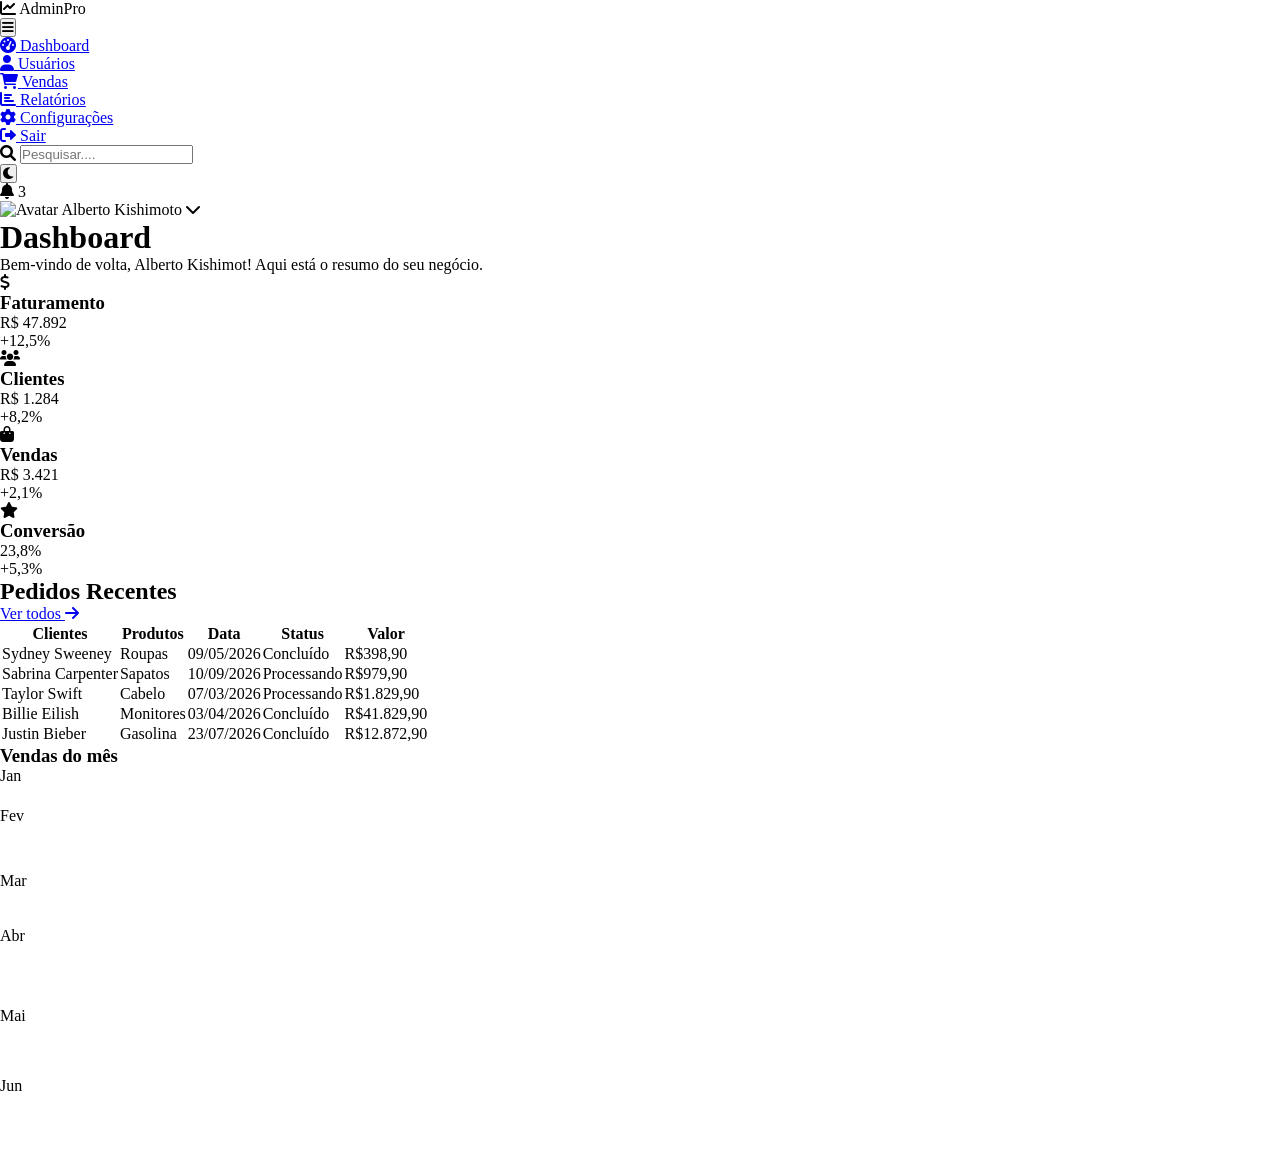
==== ProjetoDashboard/index.html @ a80e90a0 "Add files via upload" ====
<!DOCTYPE html>
<html lang="pt-br">
<head>
    <meta charset="UTF-8">
    <meta http-equiv="X-UA-Compatible" content="IE=edge">
    <meta name="viewport" content="width=device-width, initial-scale=1.0">
    <link rel="stylesheet" href="https://cdnjs.cloudflare.com/ajax/libs/font-awesome/6.0.0-beta3/css/all.min.css">
    <link href="https://fonts.googleapis.com/css2?family=Inter:opsz,wght@14..32,300;14..32,400;14..32,500;14..32,600;14..32,700&display=swap" rel="stylesheet"> 
    <link rel="stylesheet" href="css/style.css">
    <title>Dashboard SENAI</title>
</head>
<body>
    <div class="dashboard">
        <aside class="sidebar" id="sidebar">
            <div class="sidebar-header">
                <div class="logo">
                    <i class="fas fa-chart-line"></i>
                    <span>AdminPro</span>
                </div>
                <button class="sidebar-toggle" id="sidebarToggle">
                    <i class="fas fa-bars"></i>
                </button>
            </div>
        

        <nav class="sidebar-nav">
            <ul>
                <li class="active">
                    <a href="#">
                        <i class="fas fa-tachometer-alt"></i>
                        <span>Dashboard</span>
                    </a>
                </li>
                <li>
                    <a href="#">
                        <i class="fas fa-user"></i>
                        <span>Usuários</span>
                    </a>
                </li>
                <li>
                    <a href="#">
                        <i class="fas fa-shopping-cart"></i>
                        <span>Vendas</span>
                    </a>
                </li>
                <li>
                    <a href="#">
                        <i class="fas fa-chart-bar"></i>
                        <span>Relatórios</span>
                    </a>
                </li>
                <li>
                    <a href="#">
                        <i class="fas fa-cog"></i>
                        <span>Configurações</span>
                    </a>
                </li>
            </ul>
        </nav>

        <div class="sidebar-footer">
            <a href="#">
                <i class="fas fa-sign-out-alt"></i>
                <span>Sair</span>
            </a>
        </div>
    </div>
    </aside>

    <div class="main-content">
        <header class="topbar">
            <div class="search-area">
                <i class="fas fa-search"></i>
                <input type="text" placeholder="Pesquisar....">  
            </div>

            <div class="user-area">
                <button class="dark-mode-toggle" id="darkModelToggle">
                    <i class="fas fa-moon"></i> 
                </button>
        

            <div class="notification">
                <i class="fas fa-bell"></i>
                <span class="badge">3</span>
            </div>

            <div class="user-profile">
                <img src="https://randomuser.me/api/portraits/men/68.jpg" alt="Avatar">
                <span>Alberto Kishimoto</span>
                <i class="fas fa-chevron-down"></i>
             </div>
        </div>
        </header>

        <main>
            <div class="page-header">
                <h1>Dashboard</h1>
                <p>Bem-vindo de volta, Alberto Kishimot! Aqui está o resumo do seu negócio.</p>
            </div>

            <div class="cards-grid">
                <div class="card">
                    <div class="card-icon"></div>
                    <i class="fas fa-dollar-sign"></i>
                </div> 
                <div class="card-info">
                    <h3>Faturamento</h3>
                    <p class="value">R$ 47.892</p>
                    <span class="trend-up">+12,5%</span>
                </div>
                </div>
                <div class="card">
                    <div class="card-icon"></div>
                    <i class="fas fa-users"></i>
                </div> 
                <div class="card-info">
                    <h3>Clientes</h3>
                    <p class="value">R$ 1.284</p>
                    <span class="trend-up">+8,2%</span>
                </div>
                </div>

                <div class="card">
                    <div class="card-icon"></div>
                    <i class="fas fa-shopping-bag"></i>
                </div> 
                <div class="card-info">
                    <h3>Vendas</h3>
                    <p class="value">R$ 3.421</p>
                    <span class="trend-down">+2,1%</span>
                </div>
                </div>

                <div class="card">
                    <div class="card-icon"></div>
                    <i class="fas fa-star"></i>
                </div> 
                <div class="card-info">
                    <h3>Conversão</h3>
                    <p class="value">23,8%</p>
                    <span class="trend-up">+5,3%</span>
                </div>
                </div>
            </div>

            <div class="table-container">
                <div class="table-header">
                    <h2>Pedidos Recentes</h2>
                    <a href="#" class="btn-link">Ver todos <i class="fas fa-arrow-right"></i></a>
                </div>

                <table class="data-table">
                    <thead>
                        <tr>
                            <th>Clientes</th>
                            <th>Produtos</th>
                            <th>Data</th>
                            <th>Status</th>
                            <th>Valor</th>
                        </tr>
                    </thead>
                    <tbody>
                        <tr>
                            <td>Sydney Sweeney</td>
                            <td>Roupas</td>
                            <td>09/05/2026</td>
                            <td class="Status success">Concluído</td>
                            <td>R$398,90</td>
                        </tr>
                        <tr>
                            <td>Sabrina Carpenter</td>
                            <td>Sapatos</td>
                            <td>10/09/2026</td>
                            <td class="Status warning">Processando</td>
                            <td>R$979,90</td>
                        </tr>
                        <tr>
                            <td>Taylor Swift</td>
                            <td>Cabelo</td>
                            <td>07/03/2026</td>
                            <td class="Status warning">Processando</td>
                            <td>R$1.829,90</td>
                        </tr>
                        <tr>
                            <td>Billie Eilish</td>
                            <td>Monitores</td>
                            <td>03/04/2026</td>
                            <td class="Status success">Concluído</td>
                            <td>R$41.829,90</td>
                        </tr>
                        <tr>
                            <td>Justin Bieber</td>
                            <td>Gasolina</td>
                            <td>23/07/2026</td>
                            <td class="Status success">Concluído</td>
                            <td>R$12.872,90</td>
                        </tr>
                    </tbody>
                </table>
            </div>

            <div class="charts-row">
                <div class="chart-card">
                    <h3>Vendas do mês</h3>
                    <div class="bar-chart">
                        <div class="bar-item" style="height: 40px;" data-value="40%">Jan</div>
                        <div class="bar-item" style="height: 65px;" data-value="65%">Fev</div>
                        <div class="bar-item" style="height: 55px;" data-value="55%">Mar</div>
                        <div class="bar-item" style="height: 80px;" data-value="80%">Abr</div>
                        <div class="bar-item" style="height: 70px;" data-value="70%">Mai</div>
                        <div class="bar-item" style="height: 95px;" data-value="95%">Jun</div>
                    </div>
                </div>
            </div>
        </main>
    </div>
    <script>
        
    </script>
</body>
</html>
---- ProjetoDashboard/css/style.css ----
* {
    margin: 0;
    padding: 0;
    box-sizing: border-box;
} 

:root {
    --primary: #6366f1;
    --primary-dark: #4f46e5;
    --secondary: #10b981;
    --danger: #ef4444;
    --warning: #f59e0b;
    --dark: #1e293b;
    --gray-50: #f8fafc;
    --gray-100: #f1f5f9;
    --gray-200: #e2e8f0;
    --gray-300: #cbd5e1;
    --gray-700: #334151;
    --gray-800: #1e293b;
    --gray-900: #0f172a;

    /* espaçamentos */
    --sidebar-width: 260px;
    --sidebar-collapsed: 72px;
    --header-height: 70px;
    
    /* sombras */
    --shadow-sm: 0 1px 2px 0 rgb(0 0 0 / 0.05);
    --shadow-sm: 0 4px 6px -1 rgb(0 0 0 / 0.1);
    --shadow-sm: 0 10px 15px -3 rgb(0 0 0 / 0.1);
}
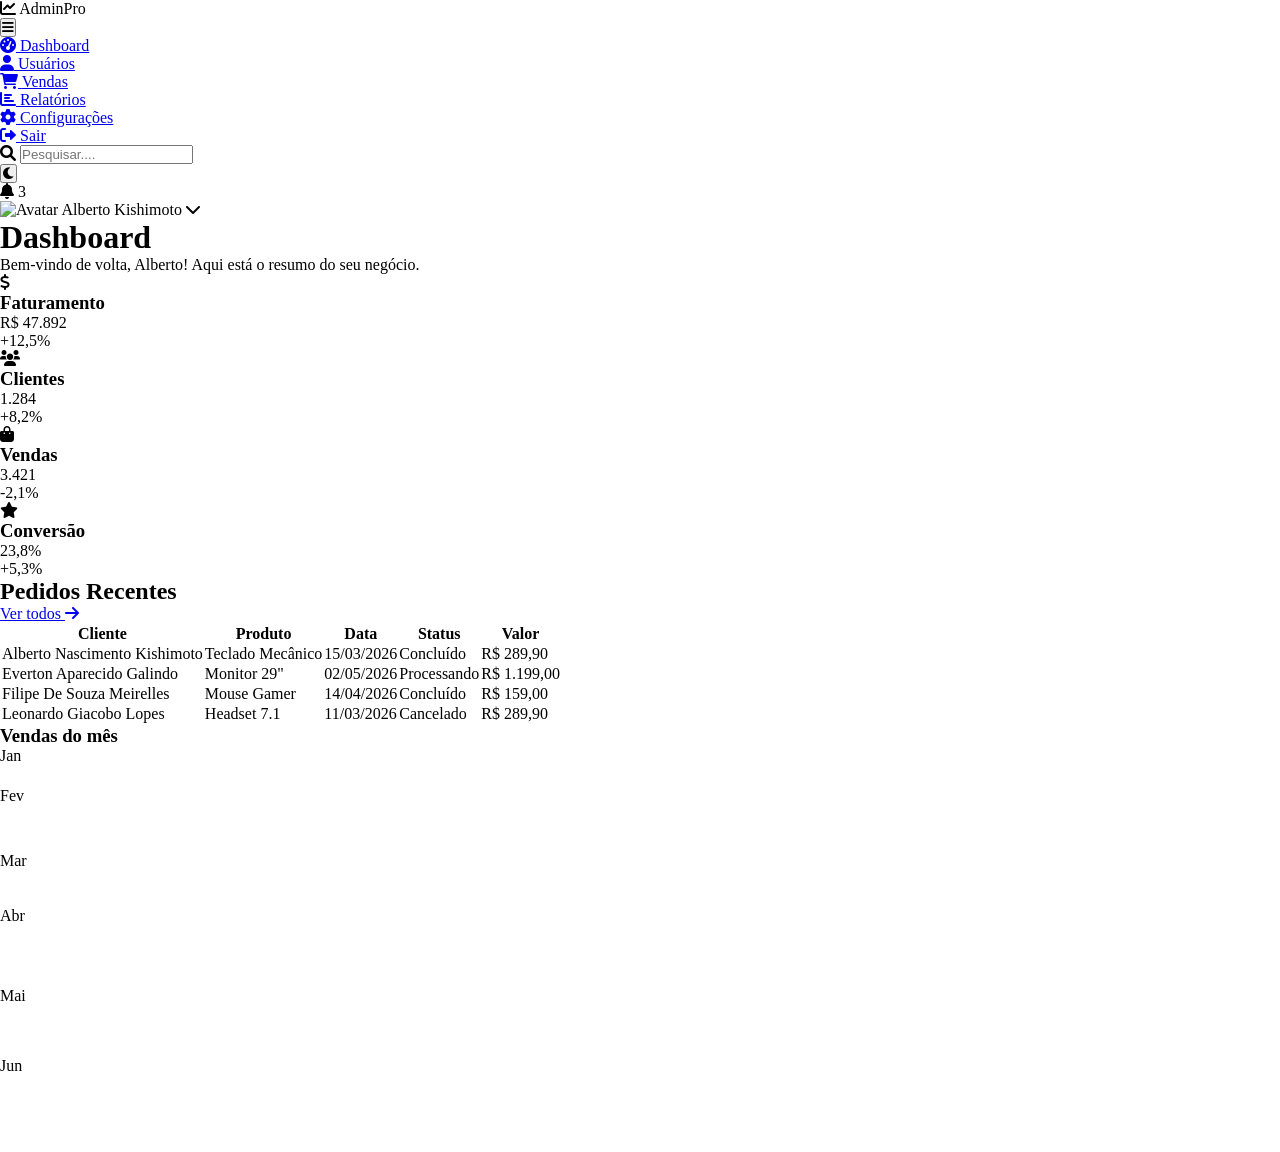
==== commit b41c4742: "Update index.html" ====
--- a/ProjetoDashboard/index.html
+++ b/ProjetoDashboard/index.html
@@ -1,11 +1,10 @@
 <!DOCTYPE html>
-<html lang="pt-br">
+<html lang="pt-BR">
 <head>
     <meta charset="UTF-8">
-    <meta http-equiv="X-UA-Compatible" content="IE=edge">
     <meta name="viewport" content="width=device-width, initial-scale=1.0">
     <link rel="stylesheet" href="https://cdnjs.cloudflare.com/ajax/libs/font-awesome/6.0.0-beta3/css/all.min.css">
-    <link href="https://fonts.googleapis.com/css2?family=Inter:opsz,wght@14..32,300;14..32,400;14..32,500;14..32,600;14..32,700&display=swap" rel="stylesheet"> 
+    <link href="https://fonts.googleapis.com/css2?family=Inter:opsz,wght@14..32,300;14..32,400;14..32,500;14..32,600;14..32,700&display=swap" rel="stylesheet">
     <link rel="stylesheet" href="css/style.css">
     <title>Dashboard SENAI</title>
 </head>
@@ -21,8 +20,7 @@
                     <i class="fas fa-bars"></i>
                 </button>
             </div>
-        
-
+       
         <nav class="sidebar-nav">
             <ul>
                 <li class="active">
@@ -31,24 +29,28 @@
                         <span>Dashboard</span>
                     </a>
                 </li>
+
                 <li>
                     <a href="#">
                         <i class="fas fa-user"></i>
                         <span>Usuários</span>
                     </a>
                 </li>
+
                 <li>
                     <a href="#">
                         <i class="fas fa-shopping-cart"></i>
                         <span>Vendas</span>
                     </a>
                 </li>
+
                 <li>
                     <a href="#">
                         <i class="fas fa-chart-bar"></i>
                         <span>Relatórios</span>
                     </a>
                 </li>
+
                 <li>
                     <a href="#">
                         <i class="fas fa-cog"></i>
@@ -71,14 +73,14 @@
         <header class="topbar">
             <div class="search-area">
                 <i class="fas fa-search"></i>
-                <input type="text" placeholder="Pesquisar....">  
+                <input type="text" placeholder="Pesquisar....">
             </div>
 
             <div class="user-area">
                 <button class="dark-mode-toggle" id="darkModelToggle">
-                    <i class="fas fa-moon"></i> 
+                    <i class="fas fa-moon"></i>
                 </button>
-        
+            
 
             <div class="notification">
                 <i class="fas fa-bell"></i>
@@ -89,58 +91,59 @@
                 <img src="https://randomuser.me/api/portraits/men/68.jpg" alt="Avatar">
                 <span>Alberto Kishimoto</span>
                 <i class="fas fa-chevron-down"></i>
-             </div>
+            </div>
         </div>
         </header>
 
         <main>
             <div class="page-header">
                 <h1>Dashboard</h1>
-                <p>Bem-vindo de volta, Alberto Kishimot! Aqui está o resumo do seu negócio.</p>
+                <p>Bem-vindo de volta, Alberto! Aqui está o resumo do seu negócio.</p>
             </div>
 
             <div class="cards-grid">
                 <div class="card">
-                    <div class="card-icon"></div>
-                    <i class="fas fa-dollar-sign"></i>
-                </div> 
-                <div class="card-info">
-                    <h3>Faturamento</h3>
-                    <p class="value">R$ 47.892</p>
-                    <span class="trend-up">+12,5%</span>
-                </div>
-                </div>
-                <div class="card">
-                    <div class="card-icon"></div>
-                    <i class="fas fa-users"></i>
-                </div> 
-                <div class="card-info">
-                    <h3>Clientes</h3>
-                    <p class="value">R$ 1.284</p>
-                    <span class="trend-up">+8,2%</span>
-                </div>
-                </div>
-
-                <div class="card">
-                    <div class="card-icon"></div>
-                    <i class="fas fa-shopping-bag"></i>
-                </div> 
-                <div class="card-info">
-                    <h3>Vendas</h3>
-                    <p class="value">R$ 3.421</p>
-                    <span class="trend-down">+2,1%</span>
-                </div>
-                </div>
-
-                <div class="card">
-                    <div class="card-icon"></div>
-                    <i class="fas fa-star"></i>
-                </div> 
-                <div class="card-info">
-                    <h3>Conversão</h3>
-                    <p class="value">23,8%</p>
-                    <span class="trend-up">+5,3%</span>
-                </div>
+                    <div class="card-icon">
+                        <i class="fas fa-dollar-sign"></i>
+                    </div>
+                    <div class="card-info">
+                        <h3>Faturamento</h3>
+                        <p class="value">R$ 47.892</p>
+                        <span class="trend-up">+12,5%</span>
+                    </div>
+                </div>
+
+                <div class="card">
+                    <div class="card-icon">
+                        <i class="fas fa-users"></i>
+                    </div>
+                    <div class="card-info">
+                        <h3>Clientes</h3>
+                        <p class="value">1.284</p>
+                        <span class="trend-up">+8,2%</span>
+                    </div>
+                </div>
+
+                <div class="card">
+                    <div class="card-icon">
+                        <i class="fas fa-shopping-bag"></i>
+                    </div>
+                    <div class="card-info">
+                        <h3>Vendas</h3>
+                        <p class="value">3.421</p>
+                        <span class="trend-down">-2,1%</span>
+                    </div>
+                </div>
+
+                <div class="card">
+                    <div class="card-icon">
+                        <i class="fas fa-star"></i>
+                    </div>
+                    <div class="card-info">
+                        <h3>Conversão</h3>
+                        <p class="value">23,8%</p>
+                        <span class="trend-up">+5,3%</span>
+                    </div>
                 </div>
             </div>
 
@@ -153,8 +156,8 @@
                 <table class="data-table">
                     <thead>
                         <tr>
-                            <th>Clientes</th>
-                            <th>Produtos</th>
+                            <th>Cliente</th>
+                            <th>Produto</th>
                             <th>Data</th>
                             <th>Status</th>
                             <th>Valor</th>
@@ -162,39 +165,32 @@
                     </thead>
                     <tbody>
                         <tr>
-                            <td>Sydney Sweeney</td>
-                            <td>Roupas</td>
-                            <td>09/05/2026</td>
-                            <td class="Status success">Concluído</td>
-                            <td>R$398,90</td>
-                        </tr>
-                        <tr>
-                            <td>Sabrina Carpenter</td>
-                            <td>Sapatos</td>
-                            <td>10/09/2026</td>
-                            <td class="Status warning">Processando</td>
-                            <td>R$979,90</td>
-                        </tr>
-                        <tr>
-                            <td>Taylor Swift</td>
-                            <td>Cabelo</td>
-                            <td>07/03/2026</td>
-                            <td class="Status warning">Processando</td>
-                            <td>R$1.829,90</td>
-                        </tr>
-                        <tr>
-                            <td>Billie Eilish</td>
-                            <td>Monitores</td>
-                            <td>03/04/2026</td>
-                            <td class="Status success">Concluído</td>
-                            <td>R$41.829,90</td>
-                        </tr>
-                        <tr>
-                            <td>Justin Bieber</td>
-                            <td>Gasolina</td>
-                            <td>23/07/2026</td>
-                            <td class="Status success">Concluído</td>
-                            <td>R$12.872,90</td>
+                            <td>Alberto Nascimento Kishimoto</td>
+                            <td>Teclado Mecânico</td>
+                            <td>15/03/2026</td>
+                            <td class="status success">Concluído</td>
+                            <td>R$ 289,90</td>
+                        </tr>
+                        <tr>
+                            <td>Everton Aparecido Galindo</td>
+                            <td>Monitor 29"</td>
+                            <td>02/05/2026</td>
+                            <td class="status warning">Processando</td>
+                            <td>R$ 1.199,00</td>
+                        </tr>
+                        <tr>
+                            <td>Filipe De Souza Meirelles</td>
+                            <td>Mouse Gamer</td>
+                            <td>14/04/2026</td>
+                            <td class="status success">Concluído</td>
+                            <td>R$ 159,00</td>
+                        </tr>
+                        <tr>
+                            <td>Leonardo Giacobo Lopes</td>
+                            <td>Headset 7.1</td>
+                            <td>11/03/2026</td>
+                            <td class="status danger">Cancelado</td>
+                            <td>R$ 289,90</td>
                         </tr>
                     </tbody>
                 </table>
@@ -219,4 +215,4 @@
         
     </script>
 </body>
-</html>+</html>
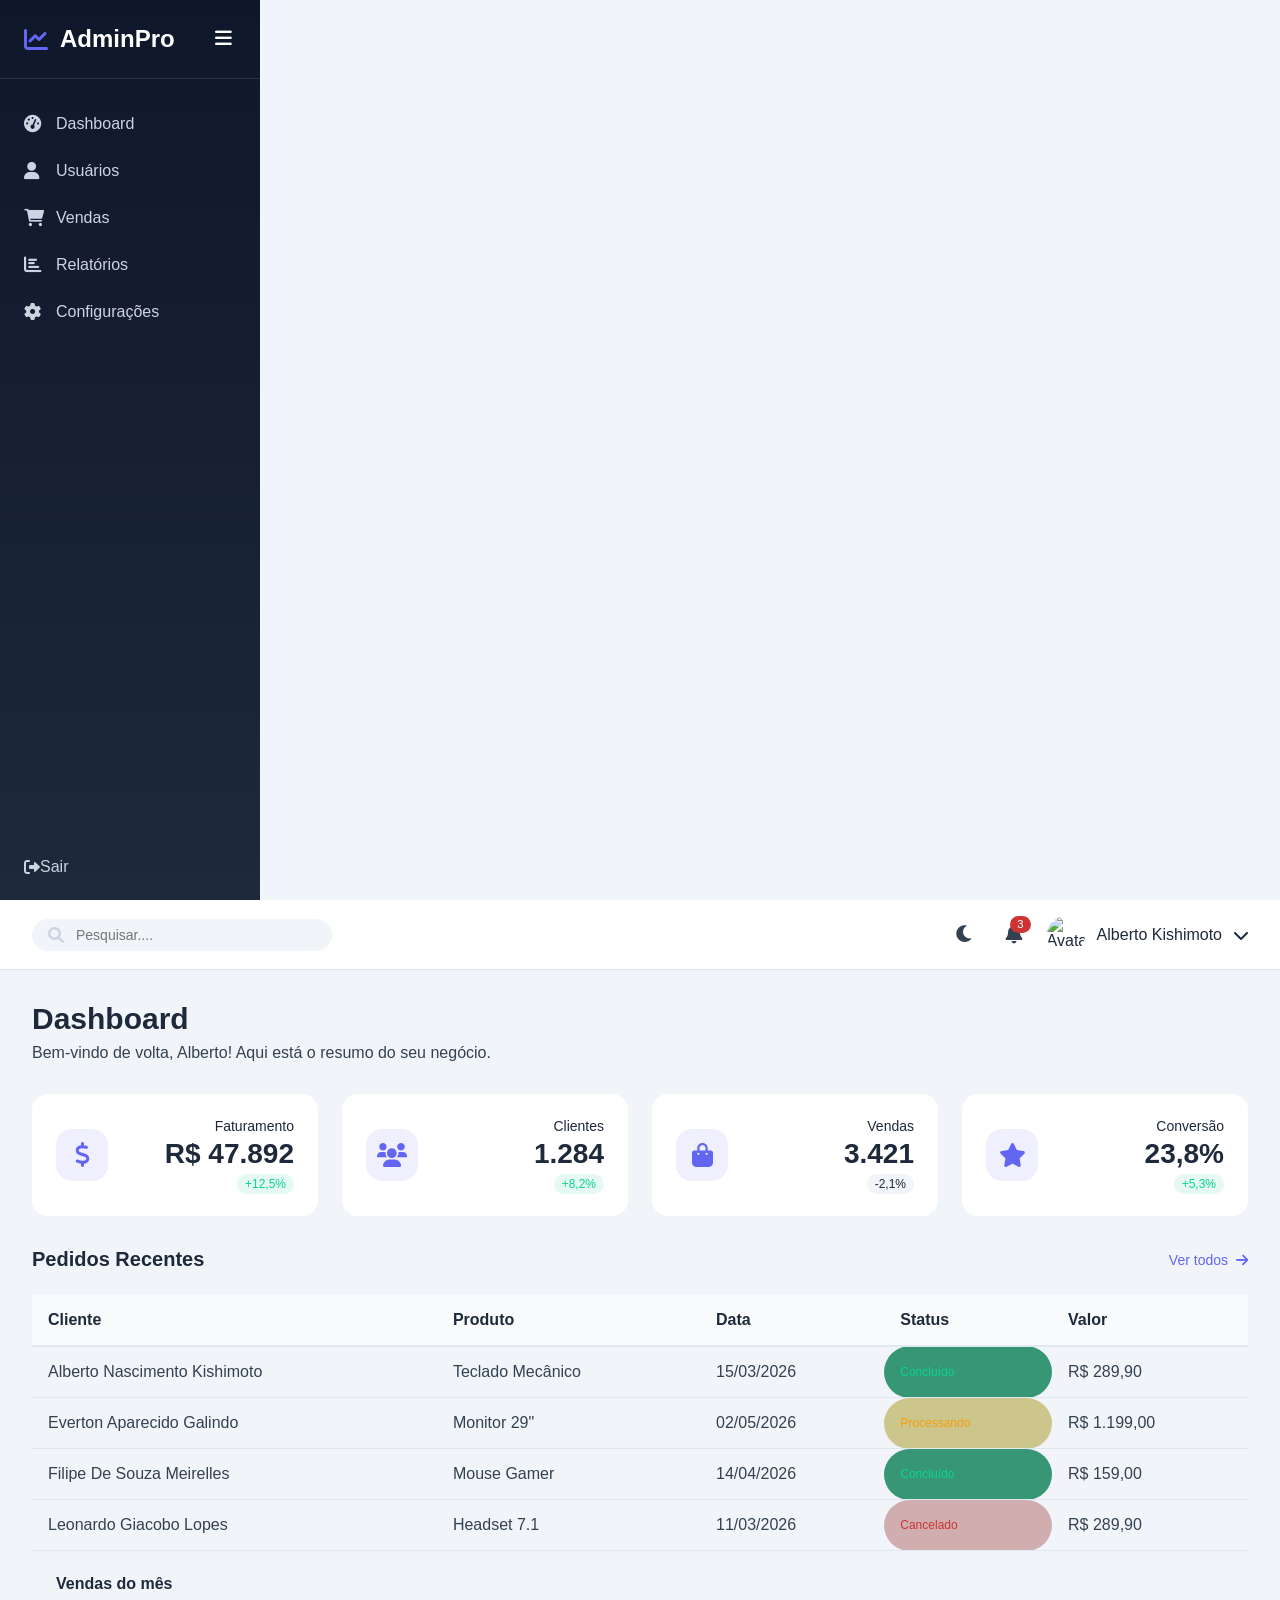
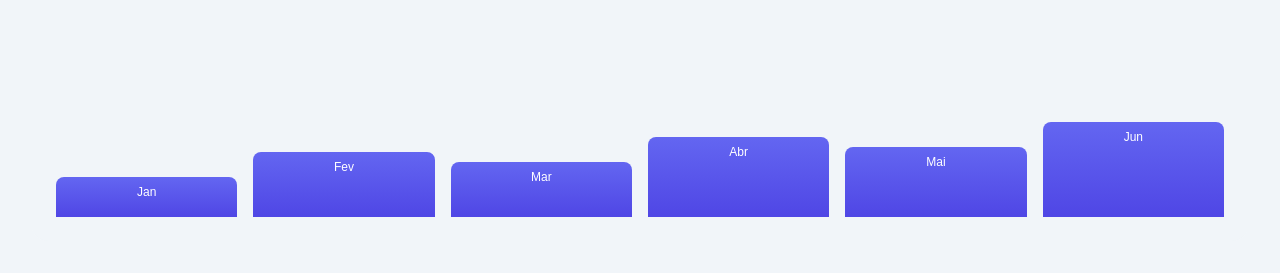
==== commit f5af30b3: "Add files via upload" ====
--- a/ProjetoDashboard/index.html
+++ b/ProjetoDashboard/index.html
@@ -77,7 +77,7 @@
             </div>
 
             <div class="user-area">
-                <button class="dark-mode-toggle" id="darkModelToggle">
+                <button class="dark-mode-toggle" id="darkModeToggle">
                     <i class="fas fa-moon"></i>
                 </button>
             
@@ -109,7 +109,7 @@
                     <div class="card-info">
                         <h3>Faturamento</h3>
                         <p class="value">R$ 47.892</p>
-                        <span class="trend-up">+12,5%</span>
+                        <span class="trend up">+12,5%</span>
                     </div>
                 </div>
 
@@ -120,7 +120,7 @@
                     <div class="card-info">
                         <h3>Clientes</h3>
                         <p class="value">1.284</p>
-                        <span class="trend-up">+8,2%</span>
+                        <span class="trend up">+8,2%</span>
                     </div>
                 </div>
 
@@ -131,7 +131,7 @@
                     <div class="card-info">
                         <h3>Vendas</h3>
                         <p class="value">3.421</p>
-                        <span class="trend-down">-2,1%</span>
+                        <span class="trend down">-2,1%</span>
                     </div>
                 </div>
 
@@ -142,7 +142,7 @@
                     <div class="card-info">
                         <h3>Conversão</h3>
                         <p class="value">23,8%</p>
-                        <span class="trend-up">+5,3%</span>
+                        <span class="trend up">+5,3%</span>
                     </div>
                 </div>
             </div>
@@ -211,8 +211,6 @@
             </div>
         </main>
     </div>
-    <script>
-        
-    </script>
+    <script src="script.js"></script>
 </body>
 </html>
--- a/ProjetoDashboard/css/style.css
+++ b/ProjetoDashboard/css/style.css
@@ -7,8 +7,8 @@
 :root {
     --primary: #6366f1;
     --primary-dark: #4f46e5;
-    --secondary: #10b981;
-    --danger: #ef4444;
+    --secondary: #0bd491;
+    --danger: #cf3434;
     --warning: #f59e0b;
     --dark: #1e293b;
     --gray-50: #f8fafc;
@@ -23,9 +23,490 @@
     --sidebar-width: 260px;
     --sidebar-collapsed: 72px;
     --header-height: 70px;
-    
+
     /* sombras */
     --shadow-sm: 0 1px 2px 0 rgb(0 0 0 / 0.05);
     --shadow-sm: 0 4px 6px -1 rgb(0 0 0 / 0.1);
     --shadow-sm: 0 10px 15px -3 rgb(0 0 0 / 0.1);
+}
+
+body {
+    font-family: 'Inter', sans-serif;
+    background-color: var(--gray-100);
+    color: var(--gray-800);
+    overflow-x: hidden;
+}
+
+.dashboard {
+    display: grid;
+    grid-template-columns: var(--sidebar-width) 1fr;
+    min-height: 100vh;
+    transition: grid-template-columns 0.3s ease;
+}
+
+.dashboard.slidebar-collapsed {
+    grid-template-columns: var(--sidebar-collapsed) 1fr;
+}
+
+.sidebar {
+    background: linear-gradient(180deg, var(--gray-900) 0%, var(--dark) 100%);
+    color: #fff;
+    position: sticky;
+    top: 0;
+    height: 100vh;
+    display: flex;
+    flex-direction: column;
+    transition: all 0.3 ease;
+}
+
+
+.sidebar-header {
+    padding: 1.5rem;
+    display: flex;
+    justify-content: space-between;
+    align-items: center;
+    border-bottom: 1px solid rgba(255, 255, 255, 0.1);
+}
+
+.logo {
+    display: flex;
+    align-items: center;
+    gap: 0.75rem;
+    font-size: 1.5rem;
+    font-weight: 700;
+    white-space: nowrap;
+}
+
+.logo i {
+    font-size: 1.5rem;
+    color: var(--primary);
+}
+
+.sidebar-toggle {
+    background-color: transparent;
+    border: none;
+    color: #fff;
+    cursor: pointer;
+    font-size: 1.2rem;
+    padding: 0.25rem;
+    border-radius: 0.375rem;
+    transition: background 0.2s;
+} 
+
+.sidebar-toggle:hover {
+    background-color: rgba(255, 255, 255, 0.1);
+}
+
+.sidebar-nav {
+    flex: 1;
+    padding: 1.5rem 0;
+}
+
+.sidebar-nav ul {
+    list-style: none;
+}
+
+.sidebar-nav li {
+    margin-bottom: 5px;
+}
+
+.sidebar-nav li a{
+    display: flex;
+    align-items: center;
+    gap: 0.75rem;
+    padding: 0.75rem 1.5rem;
+    color: var(--gray-300);
+    text-decoration: none;
+    transition: all 0.2s;
+    white-space: nowrap;
+}
+
+.sidebar-nav li a i{
+    width: 1.25rem;
+    font-size: 1.1rem;
+}
+
+.sidebar-nav li:hover a {
+    background-color: rgba(255, 255, 255, 0.5);
+    color: white;
+}
+
+.sidebar-nav li:active a {
+    background-color: var(--primary);
+    color: #fff;
+    border-radius: 0.5rem;
+    margin: 0 0.75rem;
+    padding: 0.75rem 0.75rem;   
+}
+
+.sidebar-footer {
+    padding: 1rem 1.5rem;
+    margin-top: 1px solid rgba(255, 255, 255, 0.1);
+}
+
+.sidebar-footer a {
+    display: flex;
+    align-items: center;
+    gap: 0.75;
+    color: var(--gray-300);
+    text-decoration: none;
+    padding: 0.5rem 0;
+}
+
+.main-content {
+    overflow-x: #fff;
+}
+
+.topbar {
+    background-color: #fff;
+    height: var(--header-height);
+    padding: 0 2rem;
+    display: flex;
+    justify-content: space-between;
+    align-items: center;
+    border-bottom: 1px solid var(--gray-200);
+    position: sticky;
+    top: 0;
+    z-index: 10;
+}
+
+.search-area {
+    display: flex;
+    align-items: center;
+    gap: 0.75rem;
+    background-color: var(--gray-100);
+    padding: 0.5rem 1rem;
+    border-radius: 2rem;
+    width: 300px;
+}
+
+.search-area i {
+    color: var(--gray-300);
+}
+
+.search-area input {
+    border: none;
+    background-color: transparent;
+    outline: none;
+    width: 100%;
+    font-size: 0.875rem;
+}
+
+.user-area {
+    display: flex;
+    align-items: center;
+    gap: 1.5rem;
+}
+
+.dark-mode-toggle {
+    background-color: transparent;
+    border: none;
+    font-size: 1.2rem;
+    cursor: pointer;
+    color: var(--gray-700);
+    padding: 0.5rem;
+    border-radius: 0.5rem;
+    transition: background 0.2s;
+}
+
+.notification {
+    position: relative;
+    cursor: pointer;
+}
+
+.notification i {
+    font-size: 1.2rem;
+    color: var(--gray-700);
+}
+
+.badge {
+    position: absolute;
+    top: -8px;
+    right: -8px;
+    background-color: var(--danger);
+    color: #fff;
+    font-size: 0.7rem;
+    padding: 0.15rem 0.45rem;
+    border-radius: 1rem;
+}
+
+.user-profile {
+    display: flex;
+    align-items: center;
+    gap: 0.75rem;
+    cursor: pointer;
+}
+
+.user-profile img {
+    width: 38px;
+    height: 38px;
+    border-radius: 50%;
+    object-fit: cover;
+}
+
+main {
+    padding: 2rem;
+}
+
+.page-header {
+    margin-bottom: 2rem;
+}
+
+.page-header h1 {
+    font-size: 1.875rem;
+    font-weight: 600;
+    margin-bottom: 0.5rem;
+}
+
+.page-header p {
+    color: var(--gray-700);
+}
+
+.cards-grid {
+    display: grid;
+    grid-template-columns: repeat(auto-fit, minmax(280px, 1fr));
+    gap: 1.5rem;
+    margin-bottom: 2rem;
+}
+
+.card {
+    background-color: #fff;
+    border-radius: 1rem;
+    padding: 1.5rem;
+    display: flex;
+    align-items: center;
+    justify-content: space-between;
+    box-shadow: var(--shadow-sm);
+    transition: transform 0.2s, box-shadow 0.2s;
+}
+
+.card:hover {
+    transform: translateY(-2px);
+    box-shadow: var(--shadow-md);
+}
+
+.card-icon {
+    width: 52px;
+    height: 52px;
+    background: rgba(99, 102, 241, 0.1);
+    border-radius: 1rem;
+    display: flex;
+    align-items: center;
+    justify-content: center;
+}
+
+.card-icon i {
+    font-size: 1.5rem;
+    color: var(--primary);
+}
+
+.card-info {
+    text-align: right;
+}
+
+.card-info h3 {
+    font-size: 0.875rem;
+    font-weight: 500;
+    color: var(--gray-500);
+    margin-bottom: 0.25rem;
+}
+
+.card-info .value {
+    font-size: 1.75rem;
+    font-weight: 700;
+    margin-bottom: 0.25rem;
+}
+
+.trend {
+    font-size: 0.75rem;
+    padding: 0.2rem 0.5rem;
+    border-radius: 1rem;
+    background: var(--gray-100);
+}
+
+.trend.up {
+    color: var(--secondary);
+    background: rgba(16, 185, 129, 0.1);
+}
+
+.trend.down {
+    box-shadow: var(--shadow-sm);
+}
+.table-header {
+    display: flex;
+    justify-content: space-between;
+    align-items: center;
+    margin-bottom: 1.5rem;
+}
+
+.table-header h2 {
+    font-size: 1.25rem;
+    font-weight: 600;
+}
+
+.btn-link {
+    color: var(--primary);
+    text-decoration: none;
+    display: flex;
+    align-items: center;
+    gap: 0.5rem;
+    font-size: 0.875rem;
+}
+
+.data-table {
+    width: 100%;
+    border-collapse: collapse;
+}
+
+.data-table th {
+    text-align: left;
+    padding: 1rem;
+    background-color: var(--gray-50);
+    font-size: 600;
+    color: var(--gray-600);
+    border-bottom: 2px solid var(--gray-200);
+}
+
+.data-table td {
+    padding: 1rem;
+    border-bottom: 1px solid var(--gray-200);
+    color: var(--gray-700);
+}
+
+.status {
+    padding: 0.25rem 0.75rem;
+    border-radius: 2rem;
+    font-size: 0.75rem;
+    font-weight: 500;
+}
+
+.status.success {
+    background-color: rgb(54, 150, 118);
+    color: var(--secondary);
+}
+
+.status.warning {
+    background-color: rgb(204, 198, 141);
+    color: var(--warning);
+}
+
+.status.danger {
+    background-color: rgba(161, 68, 68, 0.411);
+    color: var(--danger);
+}
+
+.charts-row {
+    display: grid;
+    grid-template-columns: 1fr;
+    gap: 1.5rem;
+}
+
+.chart-card {
+    background-color: var(--gray-100);
+    border-radius: 1rem;
+    padding: 1.5rem;
+    box-shadow: var(--shadow-sm);
+}
+
+.chart-card h3 {
+    margin-bottom: 1.5rem;
+    font-size: 1rem;
+    font-weight: 600;
+}
+
+.bar-chart {
+    display: flex;
+    align-items: flex-end;
+    justify-content: space-around;
+    gap: 1rem;
+    min-height: 200px;
+}
+
+.bar-item {
+    flex: 1;
+    background: linear-gradient(180deg, var(--primary) 0%, var(--primary-dark)100%);
+    border-radius: 0.5rem 0.5rem 0 0;
+    text-align: center;
+    color: #fff;
+    font-size: 0.75rem;
+    padding-top: 0.5rem;
+    transition: all 0.3s;
+    min-width: 40px;
+}
+
+.bar-item:hover {
+    opacity: 0.8;
+    transform: translate(-4px);
+}
+
+body.dark-mode {
+    background-color: var(--gray-900);
+    color: var(--gray-200);
+}
+
+body.dark-mode .topbar {
+    background-color: var(--gray-800);
+    border-bottom-color: var(--gray-700);
+}
+
+body.dark-mode .card,
+body.dark-mode .table-container,
+body.dark-mode .chart-card {
+    background-color: var(--gray-800);
+}
+
+body.dark-mode .data-table th {
+    background-color: var(--gray-700);
+    color: var(--gray-300);
+}
+
+body.dark-mode .data-table td {
+    background-color: var(--gray-700);
+    color: var(--gray-300);
+}
+
+body.dark-mode .search-area {
+    background-color: var(--gray-700);
+}
+
+body.dark-mode .search-area input {
+    color: #fff;
+}
+
+.dashboard.sidebar-collapsed{
+    grid-template-columns: 72px 1fr;
+}
+
+.dashboard.sidebar-collapsed .logo span,
+.dashboard.sidebar-collapsed .sidebar-nav span,
+.dashboard.sidebar-collapsed .sidebar-footer span{
+    display: none;
+}
+
+.dashboard.sidebar-collapsed .sidebar-header{
+    justify-content: center;
+    padding:1.5rem 0;
+}
+
+.dashboard.sidebar-collapsed .logo{
+    display: none;
+}
+
+.dashboard.sidebar-collapsed .sidebar-nav span,
+.dashboard.sidebar-collapsed .sidebar-footer span{
+    display: none;
+}
+
+.dashboard.sidebar-collapsed .sidebar-nav li a,
+.dashboard.sidebar-collapsed .sidebar-footer a{
+    justify-content: center;
+}
+
+.dashboard.sidebar-collapsed .sidebar-toggle{
+    position: static;
+    background: transparent;
+    width: auto;
+    height: auto;
+    border-radius: 0;
+
 }
